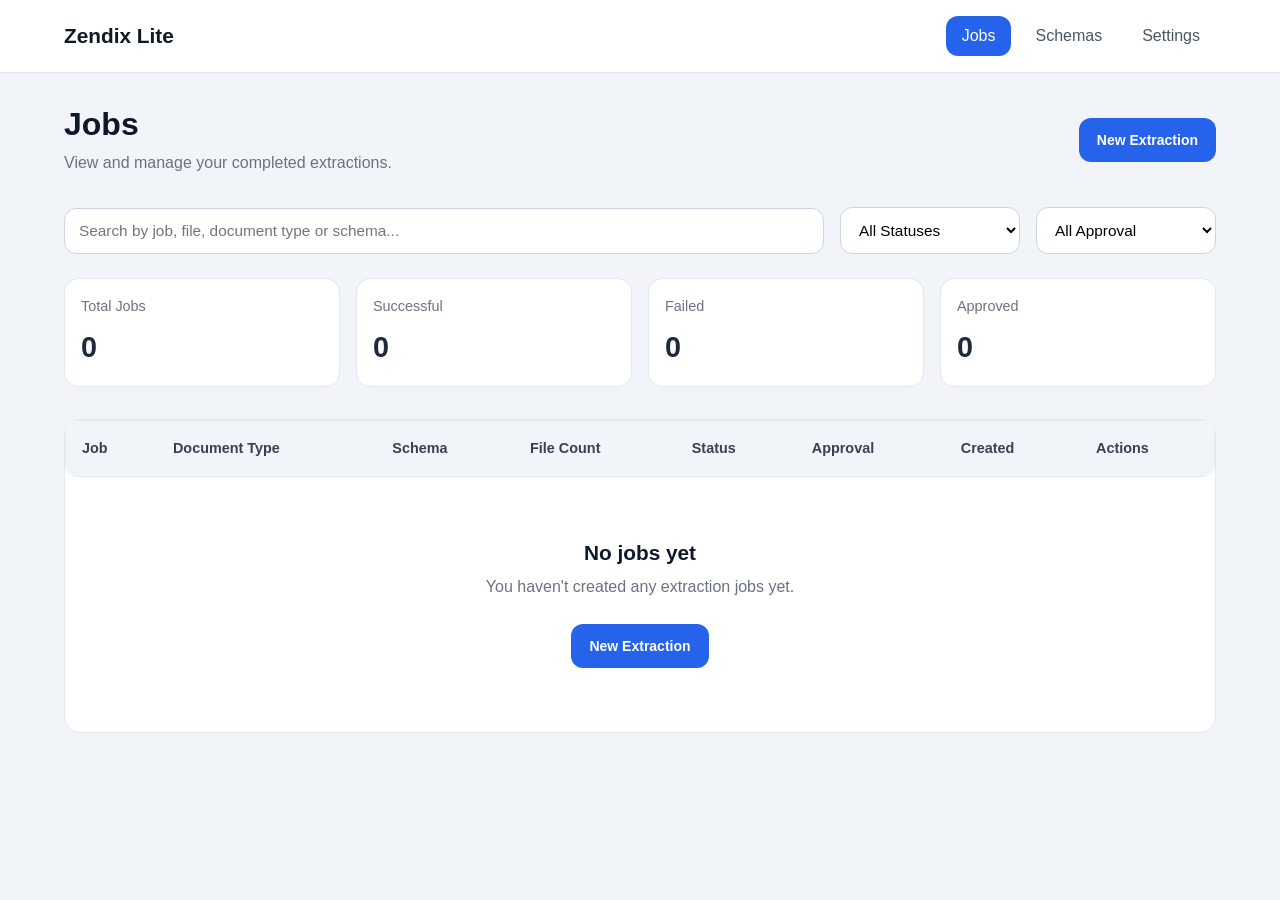
==== retry.html @ 8840d295 "Initial commit" ====
<!DOCTYPE html>
<html lang="en">

<head>
    <meta charset="UTF-8">
    <meta name="viewport" content="width=device-width, initial-scale=1.0">

    <title>Retry Extraction - Zendix</title>

    <link rel="stylesheet" href="css/common.css">
    <link rel="stylesheet" href="css/upload.css">
</head>

<body>

    <nav class="navbar">

        <div class="navbar-inner">

            <a href="jobs.html" class="navbar-logo">
                Zendix Lite
            </a>

            <button id="menuButton" class="menu-button" aria-label="Toggle navigation">

                ☰

            </button>

            <div id="navLinks" class="nav-links">

                <a href="jobs.html" data-page="jobs">
                    Jobs
                </a>

                <a href="schemas.html" data-page="schemas">
                    Schemas
                </a>

                <a href="settings.html" data-page="settings">
                    Settings
                </a>

            </div>

        </div>

    </nav>

    <div class="page">

        <div class="page-header">
            <div>
                <h1 id="action-label">Retry Extraction</h1>
                <p id="job-label"></p>
            </div>

            <!-- <a href="jobs.html" class="secondary-btn">
                View All Jobs
            </a> -->
        </div>


        <div class="card">

            <div class="form-group">

                <label for="schemaSelect">
                    Extraction Schema
                </label>

                <select id="schemaSelect">
                    <option value="">
                        Select a schema
                    </option>
                </select>

            </div>


            <div class="form-group">

                <label for="documentType">
                    Document Type
                </label>

                <select id="documentType">

                    <option value="">
                        Select a document type
                    </option>

                    <option value="Invoice">
                        Invoice
                    </option>

                    <option value="Receipt">
                        Receipt
                    </option>

                    <option value="Purchase Order">
                        Purchase Order
                    </option>

                    <option value="Bank Statement">
                        Bank Statement
                    </option>

                    <option value="Shipping Label">
                        Shipping Label
                    </option>

                    <option value="Bill of Lading">
                        Bill of Lading
                    </option>

                    <option value="Insurance Document">
                        Insurance Document
                    </option>

                    <option value="Lease Agreement">
                        Lease Agreement
                    </option>

                    <option value="Utility Bill">
                        Utility Bill
                    </option>

                    <option value="Identity Document">
                        Identity Document
                    </option>

                    <option value="Tax Document">
                        Tax Document
                    </option>

                    <option value="Contract">
                        Contract
                    </option>

                    <option value="Other">
                        Other (Custom)
                    </option>

                </select>

            </div>


            <div id="customDocumentTypeContainer" class="form-group hidden">

                <label for="customDocumentType">
                    Custom Document Type
                </label>

                <input id="customDocumentType" type="text" maxlength="100" placeholder="Enter document type">

            </div>


            <!-- <div id="dropZone" class="drop-zone">

                <div class="drop-zone-content">

                    <div class="upload-icon">
                        📄
                    </div>

                    <h3>
                        Drag & Drop Files
                    </h3>

                    <p>
                        or
                    </p>

                    <button id="browseBtn" type="button" class="secondary-btn">

                        Browse Files

                    </button>

                    <p class="supported-files">
                        PDF, PNG, JPG, JPEG, WEBP and TXT
                    </p>

                </div>

                <input id="fileInput" type="file" multiple hidden>

            </div> -->


            <label style="margin-bottom: 8px; display: block;">Files</label>
            <div id="fileList" class="file-list">

            </div>


            <button id="extractBtn" class="primary-btn" disabled>

                Retry Extraction

            </button>


            <div id="requirements" class="requirements">

            </div>

        </div>

    </div>


    <!-- Processing Modal -->

    <div id="processingModal" class="modal">

        <div class="modal-card">

            <div id="modalSpinner" class="spinner">
            </div>

            <div id="modalIcon" class="modal-icon hidden">
            </div>

            <h3 id="modalTitle">
                Processing Extraction
            </h3>

            <div class="modal-body">

                <p id="modalMessage">
                    Please wait while your files are being processed.
                </p>
                
            </div>
            <div id="modalActions" class="modal-actions hidden">

                <button id="newExtractionBtn" class="primary-btn">

                    Continue

                </button>

                <button id="viewJobsBtn" class="secondary-btn">

                    View Jobs

                </button>

            </div>

        </div>

    </div>


    <!-- Inactivity Overlay -->

    <div id="inactiveOverlay" class="modal">

        <div class="modal-card">

            <h3>
                Session Expired
            </h3>

            <div class="modal-body">

                <p>
                    Your session became inactive, so the connection to the server has been stopped.
                </p>
                
            </div>

            <button id="restartSessionBtn" class="primary-btn">

                Restart Session

            </button>

        </div>

    </div>

    <!-- ==========================
        Toast
    ========================== -->

    <div id="toast" class="toast">

    </div>

    <script src="js/helpers/utils.js"></script>
    <script src="js/helpers/storage.js"></script>
    <script src="js/helpers/api.js"></script>

    <script src="js/retry.js"></script>
    <script src="js/common.js"></script>

</body>

</html>
---- css/common.css ----
/* ==========================================================
   Zendix Lite - Common Styles
   Shared across every page
   ========================================================== */

/* ===========================
   CSS Variables
=========================== */

:root{
    --primary:#2563eb;
    --primary-dark:#1d4ed8;
    --primary-light:#dbeafe;

    --success:#16a34a;
    --success-light:#dcfce7;

    --warning:#f59e0b;
    --warning-light:#fef3c7;

    --danger:#dc2626;
    --danger-dark: #b91c1c;
    --danger-light:#fee2e2;

    --gray-50:#f8fafc;
    --gray-100:#f1f5f9;
    --gray-200:#e2e8f0;
    --gray-300:#cbd5e1;
    --gray-400:#94a3b8;
    --gray-500:#64748b;
    --gray-600:#475569;
    --gray-700:#334155;
    --gray-800:#1e293b;
    --gray-900:#0f172a;

    --shadow-sm:0 2px 6px rgba(15,23,42,.06);
    --shadow:0 8px 24px rgba(15,23,42,.08);
    --shadow-lg:0 18px 40px rgba(15,23,42,.12);

    --radius-sm:8px;
    --radius:12px;
    --radius-lg:18px;

    --transition:.25s ease;

    --container:1100px;
}

/* ===========================
   Reset
=========================== */

*{
    margin:0;
    padding:0;
    box-sizing:border-box;
}

html{
    scroll-behavior:smooth;
}

body{
    font-family:
        Inter,
        "Segoe UI",
        Roboto,
        Helvetica,
        Arial,
        sans-serif;

    background:var(--gray-100);
    color:var(--gray-800);

    min-height:100vh;
    line-height:1.6;
}

/* ===========================
   Typography
=========================== */

h1,h2,h3,h4,h5,h6{
    color:var(--gray-900);
    font-weight:700;
    line-height:1.2;
}

h1{font-size:2rem;}
h2{font-size:1.6rem;}
h3{font-size:1.3rem;}

p{
    color:var(--gray-600);
}

small{
    color:var(--gray-500);
}

a{
    color:var(--primary);
    text-decoration:none;
}

/* a:hover{
    text-decoration:underline;
} */

/* ==========================================================
   NAVBAR
========================================================== */

.navbar {

    position: sticky;
    top: 0;
    z-index: 1000;

    background: #ffffff;

    border-bottom: 1px solid #e5e7eb;

}

.navbar-inner {

    max-width: 1200px;

    margin: 0 auto;

    padding: 1rem 1.5rem;

    display: flex;

    align-items: center;

    justify-content: space-between;

    position: relative;

}

.navbar-logo {

    text-decoration: none;

    color: #111827;

    font-size: 1.3rem;

    font-weight: 700;

}

.nav-links {

    display: flex;

    align-items: center;

    gap: .5rem;

}

.nav-links a {

    text-decoration: none;

    color: #4b5563;

    font-weight: 500;

    padding: .45rem 1rem;

    border-radius: .75rem;

    transition: .2s;

}

.nav-links a:hover {

    background: #eff6ff;

    color: var(--primary);

}

.nav-links a.active {

    background: var(--primary);

    color: white;

}

.menu-button {

    display: none;

    border: none;

    background: none;

    color: #111827;

    font-size: 1.5rem;

    cursor: pointer;

    padding: .25rem .5rem;

}

/* ==========================================================
   PAGE
========================================================== */

.page {

    max-width: 1200px;

    margin: 2rem auto;

    padding: 0 1.5rem;

}

/* ==========================================================
   MOBILE
========================================================== */

@media (max-width:768px) {

    .menu-button {

        display: block;

    }

    .nav-links {

        display: none;

        position: absolute;

        top: calc(100% + 1px);

        left: 0;

        right: 0;

        background: white;

        border-bottom: 1px solid #e5e7eb;

        flex-direction: column;

        align-items: stretch;

        padding: .75rem;

        gap: .25rem;

    }

    .nav-links.open {

        display: flex;

    }

    .nav-links a {

        width: 100%;

        text-align: left;

    }

}

/* ===========================
   Layout
=========================== */

/* .page{
    max-width:var(--container);
    margin:auto;
    padding:32px 20px 60px;
} */

.page-header{
    margin-bottom:28px;
}

.page-title{
    margin-bottom:8px;
}

.page-subtitle{
    color:var(--gray-500);
}

/* ===========================
   Cards
=========================== */

.card{
    background:white;
    border-radius:var(--radius-lg);
    box-shadow:var(--shadow);
    padding:24px;
    margin-bottom:20px;
    transition:var(--transition);
}

.card:hover{
    box-shadow:var(--shadow-lg);
}

.card-title{
    font-size:1.1rem;
    margin-bottom:18px;
}

/* ===========================
   Form Layout
=========================== */

.form-group{
    display:flex;
    flex-direction:column;
    margin-bottom:20px;
}

.form-row{
    display:flex;
    gap:18px;
    flex-wrap:wrap;
}

.form-row .form-group{
    flex:1;
}

/* ===========================
   Labels
=========================== */

label{
    margin-bottom:8px;
    font-weight:600;
    color:var(--gray-700);
}

/* ===========================
   Inputs
=========================== */

input,
textarea,
select{

    width:100%;

    border:1px solid var(--gray-300);

    border-radius:12px;

    padding:13px 14px;

    font-size:.96rem;

    transition:var(--transition);

    background:white;

    outline:none;
}

textarea{
    resize:vertical;
    min-height:140px;
}

input:focus,
textarea:focus,
select:focus{

    border-color:var(--primary);

    box-shadow:
        0 0 0 4px rgba(37,99,235,.12);
}

/* ===========================
   Buttons
=========================== */

/* button{
    cursor:pointer;
    border:none;
    transition:var(--transition);
}

.btn{

    display:inline-flex;

    align-items:center;

    justify-content:center;

    gap:8px;

    padding:12px 20px;

    border-radius:12px;

    font-weight:600;

    font-size:.95rem;
}

.btn-primary{

    background:var(--primary);

    color:white;
}

.btn-primary:hover{

    background:var(--primary-dark);
}

.btn-secondary{

    background:var(--gray-200);

    color:var(--gray-800);
}

.btn-secondary:hover{

    background:var(--gray-300);
}

.btn-success{

    background:var(--success);

    color:white;
}

.btn-success:hover{

    filter:brightness(.95);
}

.btn-danger{

    background:var(--danger);

    color:white;
}

.btn-danger:hover{

    filter:brightness(.95);
}

.btn:disabled{

    opacity:.55;

    cursor:not-allowed;
} */


/* =========================================================
   BUTTONS
========================================================= */

.primary-btn,
.secondary-btn,
.danger-btn {
    display: inline-flex;
    justify-content: center;
    align-items: center;

    text-decoration: none;

    min-width: 120px;
    height: 44px;

    padding: 0 18px;

    border-radius: 12px;
    border: none;

    cursor: pointer;

    font-size: 14px;
    font-weight: 600;

    transition: .2s;
}

.primary-btn {
    background: var(--primary);
    color: white;
}

.primary-btn:hover {
    background: var(--primary-dark);
}

.secondary-btn {
    background: #f1f5f9;
    color: #334155;
}

.secondary-btn:hover {
    background: #e2e8f0;
}

.danger-btn {
    background: var(--danger);
    color: white;
}

.danger-btn:hover {
    background: var(--danger-dark);
}

button:disabled{

    opacity:.55;

    cursor:not-allowed;
}


/* ===========================
   Badge
=========================== */

.badge{

    display:inline-block;

    padding:4px 10px;

    border-radius:999px;

    font-size:.78rem;

    font-weight:600;
}

.badge-success{
    background:var(--success-light);
    color:var(--success);
}

.badge-warning{
    background:var(--warning-light);
    color:#92400e;
}

.badge-danger{
    background:var(--danger-light);
    color:var(--danger);
}

.badge-info{
    background:var(--primary-light);
    color:var(--primary);
}

/* ===========================
   Tables
=========================== */

.table-wrapper{

    overflow:auto;

    border-radius:12px;

    border:1px solid var(--gray-200);
}

table{

    width:100%;

    border-collapse:collapse;

    background:white;
}

th{

    background:var(--gray-100);

    text-align:left;

    padding:14px;

    font-weight:600;
}

td{

    padding:14px;

    border-top:1px solid var(--gray-200);
}

/* ===========================
   Alerts
=========================== */

.alert{

    border-radius:12px;

    padding:14px 16px;

    margin-bottom:18px;
}

.alert-success{

    background:var(--success-light);

    color:var(--success);
}

.alert-danger{

    background:var(--danger-light);

    color:var(--danger);
}

.alert-warning{

    background:var(--warning-light);

    color:#92400e;
}

/* ===========================
   Toast
=========================== */

.toast{

    position:fixed;

    bottom:24px;

    right:24px;

    background:var(--gray-900);

    color:white;

    padding:14px 20px;

    border-radius:12px;

    box-shadow:var(--shadow-lg);

    opacity:0;

    transform:translateY(20px);

    pointer-events:none;

    transition:.25s;
}

.toast.show{

    opacity:1;

    transform:none;
}

/* ===========================
   Modal
=========================== */

.modal{

    position:fixed;

    inset:0;

    background:rgba(0,0,0,.45);

    display:none;

    justify-content:center;

    align-items:center;

    z-index:1000;
}

.modal.show{

    display:flex;
}

.modal-card{

    width:min(420px,92vw);

    background:white;

    border-radius:18px;

    padding:24px;

    box-shadow:var(--shadow-lg);

    max-height: calc(90vh);
    
    overflow: hidden;

}

.modal-body {

    padding: .5rem;

    max-height: calc(25vh);

    overflow: auto;

    flex: 1;

    margin: 1rem 0;

    border: 1px solid var(--gray-100);

    border-radius:10px;

}

.modal-body::-webkit-scrollbar{
    width: 9px;
    height: 9px;
}

.modal-body::-webkit-scrollbar-thumb{
    background:#d1d5db;
    border-radius:10px;
}

.modal-body::-webkit-scrollbar-track{
    background:transparent;
}

.modal p {

    color: #6b7280;
    
    /* margin: 1rem 0; */

}

.modal input {

    /* margin: 1rem 0; */

}

.modal-actions{

    display:flex;

    justify-content:flex-end;

    gap:12px;

    /* margin-top:22px; */
}

/* ===========================
   Spinner
=========================== */

/* .spinner{

    width:40px;

    height:40px;

    border:4px solid var(--gray-300);

    border-top-color:var(--primary);

    border-radius:50%;

    animation:spin .8s linear infinite;
}

@keyframes spin{

    to{
        transform:rotate(360deg);
    }
} */

/* ===========================
   Empty State
=========================== */

.empty-state{

    text-align:center;

    padding:60px 24px;

    color:var(--gray-500);
}

.empty-state h3{

    margin-bottom:10px;
}

/* ===========================
   Utilities
=========================== */

.flex{
    display:flex;
}

.flex-between{
    display:flex;
    justify-content:space-between;
    align-items:center;
}

.flex-center{
    display:flex;
    justify-content:center;
    align-items:center;
}

.gap-8{gap:8px;}
.gap-12{gap:12px;}
.gap-16{gap:16px;}
.gap-20{gap:20px;}

.mt-12{margin-top:12px;}
.mt-20{margin-top:20px;}
.mt-30{margin-top:30px;}

.mb-12{margin-bottom:12px;}
.mb-20{margin-bottom:20px;}
.mb-30{margin-bottom:30px;}

.text-center{
    text-align:center;
}

.hidden{
    display:none !important;
}

/* ===========================
   Responsive
=========================== */

@media (max-width:768px){

    /* .page{
        padding:22px 16px 50px;
    } */

    .form-row{
        flex-direction:column;
    }

    .flex-between{
        flex-direction:column;
        align-items:stretch;
        gap:16px;
    }

    .btn{
        width:100%;
    }

    .modal-card{
        width:95%;
    }

    .toast{
        left:16px;
        right:16px;
        bottom:16px;
    }
}
---- css/upload.css ----
/* =========================================================
   PAGE
========================================================= */

.page {
    max-width: 900px;
    margin: 40px auto;
}

.page-header {
    display: flex;
    justify-content: space-between;
    align-items: flex-start;
    gap: 20px;
    margin-bottom: 28px;
}

.page-header h1 {
    margin: 0;
    font-size: 2rem;
}

.page-header p {
    margin-top: 8px;
    color: #64748b;
    font-size: .95rem;
}


/* =========================================================
   CARD
========================================================= */

.card {
    background: #fff;
    border: 1px solid #e5e7eb;
    border-radius: 18px;
    padding: 28px;
    box-shadow: 0 8px 28px rgba(15, 23, 42, .05);
}


/* =========================================================
   FORM
========================================================= */

.form-group {
    margin-bottom: 22px;
}

.form-group label {
    display: block;
    margin-bottom: 8px;
    font-weight: 600;
    color: #1e293b;
}

.form-group select,
.form-group input {
    width: 100%;
}


/* =========================================================
   DROP ZONE
========================================================= */

.drop-zone {
    margin: 26px 0;

    border: 2px dashed #cbd5e1;
    border-radius: 16px;

    background: #fafcff;

    transition: .25s;
    cursor: pointer;
}

.drop-zone:hover {
    border-color: #2563eb;
    background: #f5f9ff;
}

.drop-zone.drag-over {
    border-color: #2563eb;
    background: #eff6ff;
    transform: scale(1.01);
}

.drop-zone-content {
    padding: 55px 24px;
    text-align: center;
}

.upload-icon {
    font-size: 52px;
    margin-bottom: 18px;
}

.drop-zone h3 {
    margin-bottom: 10px;
}

.supported-files {
    margin-top: 18px;
    color: #94a3b8;
    font-size: .9rem;
}


/* =========================================================
   FILES
========================================================= */

.file-list {
    display: flex;
    flex-direction: column;
    gap: 12px;
    margin-bottom: 26px;
}

.file-card {
    display: flex;
    justify-content: space-between;
    align-items: center;

    padding: 14px 18px;

    border: 1px solid #e2e8f0;
    border-radius: 12px;

    background: #fff;
}

.file-info {
    display: flex;
    align-items: center;
    gap: 12px;

    min-width: 0;
}

.file-name {
    font-weight: 500;
    word-break: break-word;
}

.file-size {
    color: #64748b;
    font-size: .88rem;
}

.remove-file {
    border: none;
    background: transparent;

    color: #dc2626;

    font-size: .9rem;
    font-weight: 600;

    cursor: pointer;
}


/* =========================================================
   BUTTON
========================================================= */

#extractBtn {
    width: 100%;
    /* margin-top: 12px; */
}

#extractBtn:disabled {
    opacity: .6;
    cursor: not-allowed;
}


/* =========================================================
   BUTTONS
========================================================= */

/* .primary-btn,
.secondary-btn,
.danger-btn {
    display: inline-flex;
    justify-content: center;
    align-items: center;

    text-decoration: none;

    min-width: 120px;
    height: 44px;

    padding: 0 18px;

    border-radius: 12px;
    border: none;

    cursor: pointer;

    font-size: 14px;
    font-weight: 600;

    transition: .2s;
}

.primary-btn {
    background: #2563eb;
    color: white;
}

.primary-btn:hover {
    background: #1d4ed8;
}

.secondary-btn {
    background: #f1f5f9;
    color: #334155;
}

.secondary-btn:hover {
    background: #e2e8f0;
}

.danger-btn {
    background: #dc2626;
    color: white;
}

.danger-btn:hover {
    background: #b91c1c;
} */


/* =========================================================
   REQUIREMENTS
========================================================= */

.requirements {
    margin-top: 16px;
}

.requirement {
    margin-top: 10px;

    color: #b45309;
    font-size: .92rem;
}

.requirement a {
    margin-left: 6px;
}


/* =========================================================
   MODAL
========================================================= */

/* .modal {
    position: fixed;
    inset: 0;

    display: flex;
    justify-content: center;
    align-items: center;

    background: rgba(15, 23, 42, .45);

    z-index: 1000;
}


.modal-card {
    width: min(480px, calc(100% - 32px));

    background: white;

    border-radius: 18px;

    padding: 34px;

    text-align: center;
} */

.modal-card {
    text-align: center;
}

.spinner {
    width: 56px;
    height: 56px;

    margin: 0 auto 22px;

    border: 4px solid #e5e7eb;
    border-top-color: #2563eb;
    border-radius: 50%;

    animation: spin .8s linear infinite;
}

.modal-icon {
    font-size: 58px;
    margin-bottom: 18px;
}

/* .modal-actions {
    display: flex;
    gap: 12px;
    margin-top: 28px;
}

.modal-actions button {
    flex: 1;
} */

.modal-actions button {
    flex: 1;
}

/* =========================================================
   OVERLAY
========================================================= */

/* .overlay {
    position: fixed;
    inset: 0;

    display: flex;
    justify-content: center;
    align-items: center;

    background: rgba(15, 23, 42, .72);

    z-index: 1200;
}

.overlay-card {
    width: min(460px, calc(100% - 32px));

    background: white;

    border-radius: 18px;

    padding: 34px;

    text-align: center;
}

.overlay-card p {
    margin: 18px 0 26px;
    color: #64748b;
} */


/* =========================================================
   HELPERS
========================================================= */

.hidden {
    display: none !important;
}

@keyframes spin {

    to {
        transform: rotate(360deg);
    }

}


/* =========================================================
   MOBILE
========================================================= */

@media (max-width: 768px) {

    .page {
        margin: 20px auto;
    }

    .page-header {
        flex-direction: column;
        align-items: stretch;
    }

    .card {
        padding: 20px;
    }

    .drop-zone-content {
        padding: 40px 18px;
    }

    /* .modal-card,
    .overlay-card {
        padding: 24px;
    } */

    .modal-actions {
        flex-direction: column;
    }

    .modal-actions button {
        width: 100%;
        min-height: 42px;
    }

}
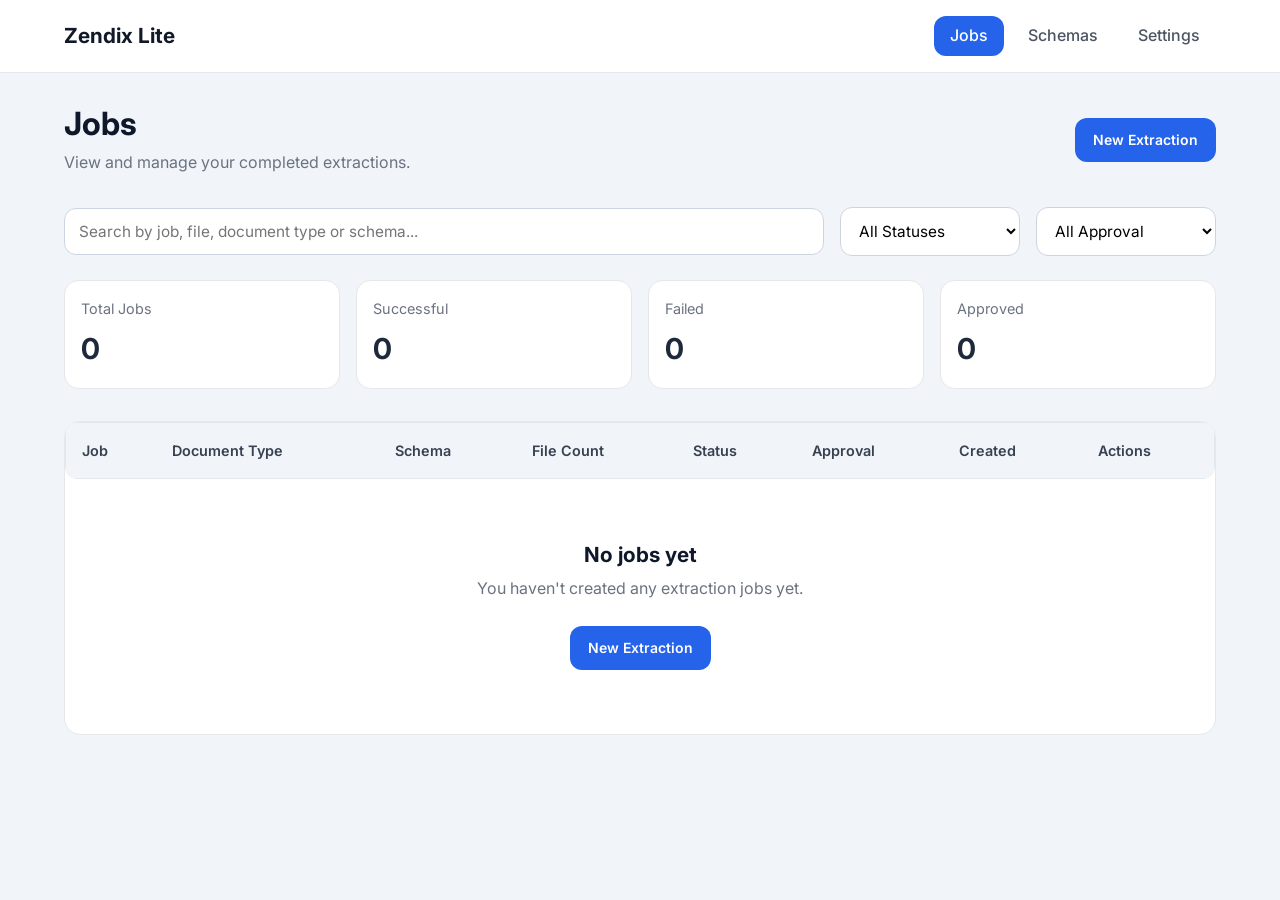
==== commit daf9f9e9: "final changes" ====
--- a/retry.html
+++ b/retry.html
@@ -219,7 +219,7 @@
 
         <div class="modal-card">
 
-            <div id="modalSpinner" class="spinner">
+            <div id="modalSpinner" class="processing-spinner">
             </div>
 
             <div id="modalIcon" class="modal-icon hidden">
--- a/css/common.css
+++ b/css/common.css
@@ -2,6 +2,8 @@
    Zendix Lite - Common Styles
    Shared across every page
    ========================================================== */
+
+@import url('https://fonts.googleapis.com/css2?family=Inter:ital,opsz,wght@0,14..32,100..900;1,14..32,100..900&display=swap');
 
 /* ===========================
    CSS Variables
@@ -54,21 +56,17 @@
     margin:0;
     padding:0;
     box-sizing:border-box;
+    font-family: "Inter", sans-serif;
+    font-optical-sizing: auto;
+    font-style: normal;
+    font-weight: 400;
 }
 
 html{
     scroll-behavior:smooth;
 }
 
-body{
-    font-family:
-        Inter,
-        "Segoe UI",
-        Roboto,
-        Helvetica,
-        Arial,
-        sans-serif;
-
+body{    
     background:var(--gray-100);
     color:var(--gray-800);
 
@@ -102,6 +100,8 @@
     color:var(--primary);
     text-decoration:none;
 }
+
+
 
 /* a:hover{
     text-decoration:underline;
@@ -777,12 +777,6 @@
 
 }
 
-.modal input {
-
-    /* margin: 1rem 0; */
-
-}
-
 .modal-actions{
 
     display:flex;
@@ -798,11 +792,13 @@
    Spinner
 =========================== */
 
-/* .spinner{
-
-    width:40px;
-
-    height:40px;
+.processing-spinner{
+
+    width:56px;
+
+    height:56px;
+
+    margin: 0 auto 22px;
 
     border:4px solid var(--gray-300);
 
@@ -810,15 +806,15 @@
 
     border-radius:50%;
 
-    animation:spin .8s linear infinite;
-}
-
-@keyframes spin{
+    animation: processing-spin .8s linear infinite;
+}
+
+@keyframes processing-spin{
 
     to{
         transform:rotate(360deg);
     }
-} */
+}
 
 /* ===========================
    Empty State
--- a/css/upload.css
+++ b/css/upload.css
@@ -290,7 +290,7 @@
     text-align: center;
 }
 
-.spinner {
+/* .spinner {
     width: 56px;
     height: 56px;
 
@@ -301,7 +301,7 @@
     border-radius: 50%;
 
     animation: spin .8s linear infinite;
-}
+} */
 
 .modal-icon {
     font-size: 58px;
@@ -365,13 +365,13 @@
     display: none !important;
 }
 
-@keyframes spin {
+/* @keyframes spin {
 
     to {
         transform: rotate(360deg);
     }
 
-}
+} */
 
 
 /* =========================================================
